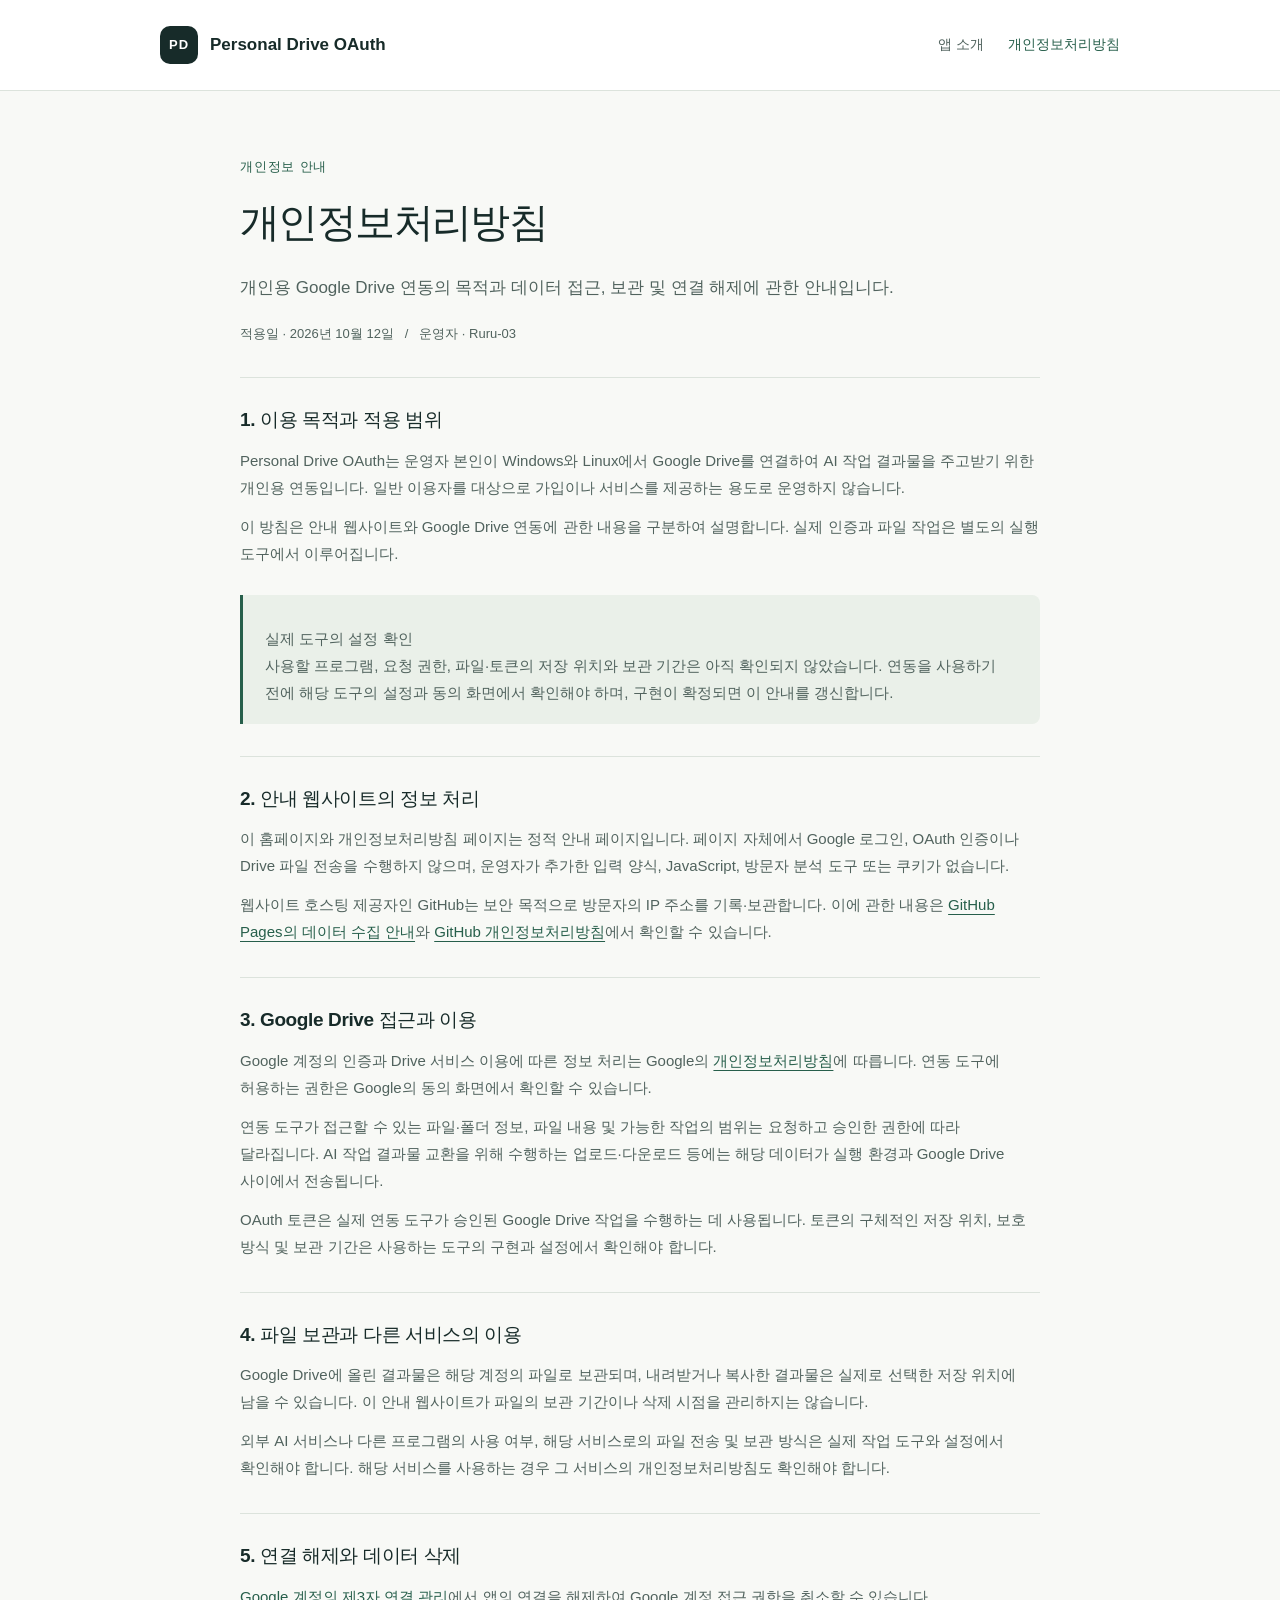
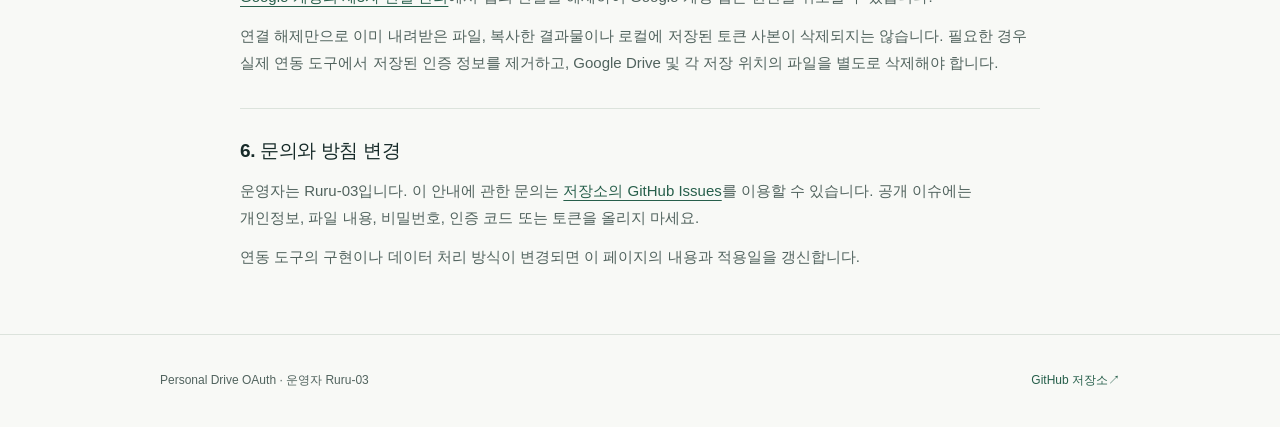
==== privacy.html @ 070d3dfc "Add privacy notice, responsive styling, and GitHub Pages setup guide" ====
<!doctype html>
<html lang="ko">
  <head>
    <meta charset="utf-8">
    <meta name="viewport" content="width=device-width, initial-scale=1">
    <meta name="description" content="Personal Drive OAuth의 이용 목적, Google Drive 접근 범위 및 개인정보 처리 안내입니다.">
    <meta name="color-scheme" content="light">
    <title>개인정보처리방침 | Personal Drive OAuth</title>
    <link rel="stylesheet" href="styles.css">
  </head>
  <body>
    <a class="skip-link" href="#main-content">본문으로 바로가기</a>
    <header class="site-header">
      <div class="wrap header-inner">
        <a class="brand" href="./"><span class="brand-mark" aria-hidden="true">PD</span><span>Personal Drive OAuth</span></a>
        <nav aria-label="주요 메뉴">
          <a href="./">앱 소개</a>
          <a href="privacy.html" aria-current="page">개인정보처리방침</a>
        </nav>
      </div>
    </header>

    <main id="main-content" class="wrap policy">
      <p class="eyebrow">개인정보 안내</p>
      <h1>개인정보처리방침</h1>
      <p class="lead">개인용 Google Drive 연동의 목적과 데이터 접근, 보관 및 연결 해제에 관한 안내입니다.</p>
      <p class="meta">적용일 · 2026년 10월 12일 &nbsp; / &nbsp; 운영자 · Ruru-03</p>

      <section class="policy-section" aria-labelledby="purpose-title">
        <h2 id="purpose-title">1. 이용 목적과 적용 범위</h2>
        <p>Personal Drive OAuth는 운영자 본인이 Windows와 Linux에서 Google Drive를 연결하여 AI 작업 결과물을 주고받기 위한 개인용 연동입니다. 일반 이용자를 대상으로 가입이나 서비스를 제공하는 용도로 운영하지 않습니다.</p>
        <p>이 방침은 안내 웹사이트와 Google Drive 연동에 관한 내용을 구분하여 설명합니다. 실제 인증과 파일 작업은 별도의 실행 도구에서 이루어집니다.</p>
        <div class="notice">
          <p><strong>실제 도구의 설정 확인</strong><br>사용할 프로그램, 요청 권한, 파일·토큰의 저장 위치와 보관 기간은 아직 확인되지 않았습니다. 연동을 사용하기 전에 해당 도구의 설정과 동의 화면에서 확인해야 하며, 구현이 확정되면 이 안내를 갱신합니다.</p>
        </div>
      </section>

      <section class="policy-section" aria-labelledby="website-title">
        <h2 id="website-title">2. 안내 웹사이트의 정보 처리</h2>
        <p>이 홈페이지와 개인정보처리방침 페이지는 정적 안내 페이지입니다. 페이지 자체에서 Google 로그인, OAuth 인증이나 Drive 파일 전송을 수행하지 않으며, 운영자가 추가한 입력 양식, JavaScript, 방문자 분석 도구 또는 쿠키가 없습니다.</p>
        <p>웹사이트 호스팅 제공자인 GitHub는 보안 목적으로 방문자의 IP 주소를 기록·보관합니다. 이에 관한 내용은 <a href="https://docs.github.com/en/pages/getting-started-with-github-pages/what-is-github-pages#data-collection">GitHub Pages의 데이터 수집 안내</a>와 <a href="https://docs.github.com/en/site-policy/privacy-policies/github-general-privacy-statement">GitHub 개인정보처리방침</a>에서 확인할 수 있습니다.</p>
      </section>

      <section class="policy-section" aria-labelledby="access-title">
        <h2 id="access-title">3. Google Drive 접근과 이용</h2>
        <p>Google 계정의 인증과 Drive 서비스 이용에 따른 정보 처리는 Google의 <a href="https://policies.google.com/privacy">개인정보처리방침</a>에 따릅니다. 연동 도구에 허용하는 권한은 Google의 동의 화면에서 확인할 수 있습니다.</p>
        <p>연동 도구가 접근할 수 있는 파일·폴더 정보, 파일 내용 및 가능한 작업의 범위는 요청하고 승인한 권한에 따라 달라집니다. AI 작업 결과물 교환을 위해 수행하는 업로드·다운로드 등에는 해당 데이터가 실행 환경과 Google Drive 사이에서 전송됩니다.</p>
        <p>OAuth 토큰은 실제 연동 도구가 승인된 Google Drive 작업을 수행하는 데 사용됩니다. 토큰의 구체적인 저장 위치, 보호 방식 및 보관 기간은 사용하는 도구의 구현과 설정에서 확인해야 합니다.</p>
      </section>

      <section class="policy-section" aria-labelledby="storage-title">
        <h2 id="storage-title">4. 파일 보관과 다른 서비스의 이용</h2>
        <p>Google Drive에 올린 결과물은 해당 계정의 파일로 보관되며, 내려받거나 복사한 결과물은 실제로 선택한 저장 위치에 남을 수 있습니다. 이 안내 웹사이트가 파일의 보관 기간이나 삭제 시점을 관리하지는 않습니다.</p>
        <p>외부 AI 서비스나 다른 프로그램의 사용 여부, 해당 서비스로의 파일 전송 및 보관 방식은 실제 작업 도구와 설정에서 확인해야 합니다. 해당 서비스를 사용하는 경우 그 서비스의 개인정보처리방침도 확인해야 합니다.</p>
      </section>

      <section class="policy-section" aria-labelledby="revoke-title">
        <h2 id="revoke-title">5. 연결 해제와 데이터 삭제</h2>
        <p><a href="https://myaccount.google.com/connections">Google 계정의 제3자 연결 관리</a>에서 앱의 연결을 해제하여 Google 계정 접근 권한을 취소할 수 있습니다.</p>
        <p>연결 해제만으로 이미 내려받은 파일, 복사한 결과물이나 로컬에 저장된 토큰 사본이 삭제되지는 않습니다. 필요한 경우 실제 연동 도구에서 저장된 인증 정보를 제거하고, Google Drive 및 각 저장 위치의 파일을 별도로 삭제해야 합니다.</p>
      </section>

      <section class="policy-section" aria-labelledby="contact-title">
        <h2 id="contact-title">6. 문의와 방침 변경</h2>
        <p>운영자는 Ruru-03입니다. 이 안내에 관한 문의는 <a href="https://github.com/Ruru-03/personal-drive-oauth/issues">저장소의 GitHub Issues</a>를 이용할 수 있습니다. 공개 이슈에는 개인정보, 파일 내용, 비밀번호, 인증 코드 또는 토큰을 올리지 마세요.</p>
        <p>연동 도구의 구현이나 데이터 처리 방식이 변경되면 이 페이지의 내용과 적용일을 갱신합니다.</p>
      </section>
    </main>

    <footer class="site-footer">
      <div class="wrap footer-inner">
        <p>Personal Drive OAuth <span aria-hidden="true">·</span> 운영자 Ruru-03</p>
        <a href="https://github.com/Ruru-03/personal-drive-oauth">GitHub 저장소 <span aria-hidden="true">↗</span></a>
      </div>
    </footer>
  </body>
</html>
---- styles.css ----
:root {
  color-scheme: light;
  --background: #f8f9f6;
  --surface: #ffffff;
  --ink: #172b29;
  --muted: #51635e;
  --accent: #275f4b;
  --line: #dce3dc;
  --soft: #eaf0e9;
  font-family: "Segoe UI", "Malgun Gothic", "Apple SD Gothic Neo", sans-serif;
  color: var(--ink);
  background: var(--background);
  font-synthesis: none;
}
* { box-sizing: border-box; }
body { margin: 0; font-size: 16px; line-height: 1.8; word-break: keep-all; overflow-wrap: anywhere; }
a { color: var(--accent); text-underline-offset: 4px; }
a:hover { text-decoration-thickness: 2px; }
a:focus-visible { outline: 3px solid #39745a; outline-offset: 5px; border-radius: 3px; }
.wrap { width: min(100% - 64px, 960px); margin-inline: auto; }
.skip-link { position: absolute; top: -100px; left: 20px; z-index: 10; padding: 10px 16px; background: var(--surface); }
.skip-link:focus { top: 12px; }
.site-header { border-bottom: 1px solid var(--line); background: var(--surface); }
.header-inner { min-height: 90px; display: flex; align-items: center; justify-content: space-between; gap: 24px; }
.brand { display: inline-flex; align-items: center; gap: 12px; color: var(--ink); font-weight: 650; font-size: 17px; text-decoration: none; }
.brand-mark { display: grid; place-items: center; width: 38px; height: 38px; flex-shrink: 0; border-radius: 10px; background: var(--ink); color: #fff; font-size: 13px; letter-spacing: 1px; }
nav { display: flex; gap: 24px; flex-wrap: wrap; }
nav a { display: inline-flex; align-items: center; min-height: 44px; color: var(--muted); font-size: 14px; text-decoration: none; }
nav a[aria-current="page"] { color: var(--accent); font-weight: 700; }
.home { padding-block: 72px 52px; }
.hero { max-width: 730px; }
.eyebrow { margin: 0 0 18px; color: var(--accent); font-size: 13px; font-weight: 700; letter-spacing: .06em; }
h1 { margin: 0; font-size: clamp(34px, 4.5vw, 50px); line-height: 1.3; letter-spacing: -.04em; font-weight: 750; }
.lead { margin: 24px 0 0; color: var(--muted); font-size: 18px; line-height: 1.85; }
.actions { display: flex; align-items: center; gap: 28px; flex-wrap: wrap; margin-top: 30px; }
.button { display: inline-flex; justify-content: center; align-items: center; gap: 24px; min-height: 50px; padding: 10px 20px; border-radius: 8px; color: #fff; background: var(--accent); font-size: 15px; font-weight: 600; text-decoration: none; }
.button:hover { background: #1d4c3b; }
.text-link { display: inline-flex; align-items: center; gap: 10px; min-height: 44px; font-size: 14px; font-weight: 600; text-decoration: none; }
.connection { display: grid; grid-template-columns: 1fr auto 1.25fr auto 1fr; align-items: center; gap: 18px; margin-top: 48px; padding: 26px 32px; border: 1px solid var(--line); border-radius: 14px; background: var(--surface); }
.endpoint { text-align: center; }
.endpoint-label { display: block; color: var(--muted); font-size: 12px; margin-bottom: 3px; }
.endpoint strong { font-size: 20px; font-weight: 650; }
.drive strong { color: var(--accent); }
.connector { color: #668375; font-size: 22px; }
.overview { margin-top: 48px; }
h2 { margin: 0 0 16px; font-size: 21px; line-height: 1.5; letter-spacing: -.02em; }
.facts { margin: 0; border-top: 1px solid var(--line); }
.facts > div { display: grid; grid-template-columns: 130px 1fr; gap: 20px; padding-block: 20px; border-bottom: 1px solid var(--line); }
dt { font-size: 14px; font-weight: 700; }
dd { margin: 0; color: var(--muted); font-size: 15px; }
.home-note { margin: 24px 0 0; color: var(--muted); font-size: 14px; }
.site-footer { border-top: 1px solid var(--line); }
.footer-inner { display: flex; align-items: center; justify-content: space-between; gap: 20px; padding-block: 24px; color: var(--muted); font-size: 12px; }
.footer-inner p { margin: 0; }
.footer-inner a { display: inline-flex; align-items: center; min-height: 44px; text-decoration: none; }
.policy { max-width: 800px; padding-block: 64px 64px; }
.policy h1 { font-size: clamp(30px, 4vw, 40px); }
.policy .lead { font-size: 17px; }
.meta { margin: 18px 0 0; color: var(--muted); font-size: 13px; }
.notice { margin-block: 28px; padding: 18px 22px; border-left: 3px solid var(--accent); border-radius: 0 8px 8px 0; background: var(--soft); font-size: 15px; }
.notice p { margin: 0; }
.notice p + p { margin-top: 10px; }
.policy-section { margin-top: 32px; padding-top: 28px; border-top: 1px solid var(--line); }
.policy-section h2 { margin-bottom: 12px; font-size: 19px; }
.policy-section p, .policy-section li { color: var(--muted); font-size: 15px; }
.policy-section p { margin: 12px 0 0; }
.policy-section ul { padding-left: 22px; margin: 12px 0 0; }
.policy-section li + li { margin-top: 8px; }
@media (max-width: 680px) {
  .wrap { width: calc(100% - 40px); }
  .header-inner { align-items: flex-start; flex-direction: column; gap: 6px; padding-block: 18px 10px; }
  .brand { font-size: 16px; }
  nav { gap: 22px; }
  .home { padding-top: 42px; }
  .lead { font-size: 16px; }
  .actions { gap: 16px; }
  .connection { grid-template-columns: 1fr; gap: 8px; padding: 22px; margin-top: 36px; }
  .connector { line-height: 1.3; text-align: center; transform: rotate(90deg); }
  .endpoint { padding-block: 6px; }
  .endpoint strong { font-size: 18px; }
  .overview { margin-top: 36px; }
  .facts > div { grid-template-columns: 1fr; gap: 6px; padding-block: 16px; }
  .footer-inner { align-items: flex-start; flex-direction: column; gap: 2px; padding-block: 18px; }
  .policy { padding-block: 40px; }
}
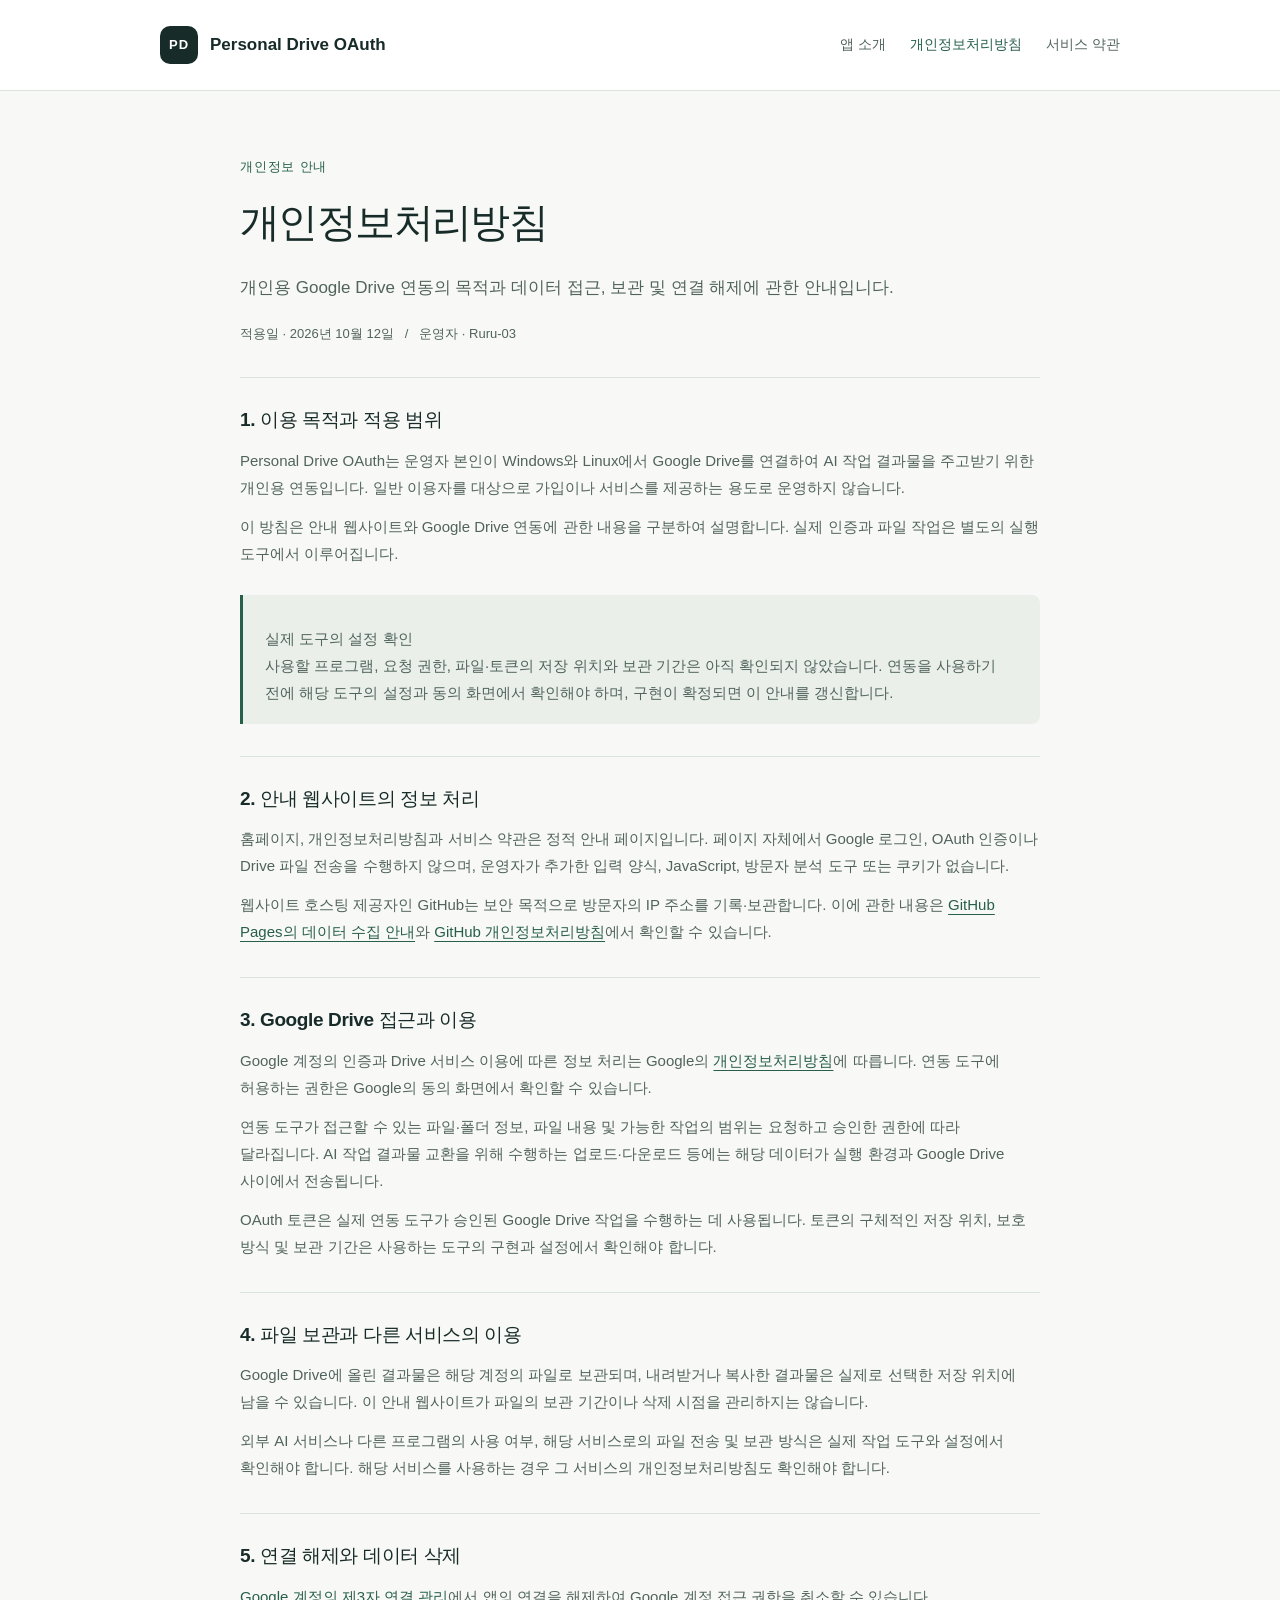
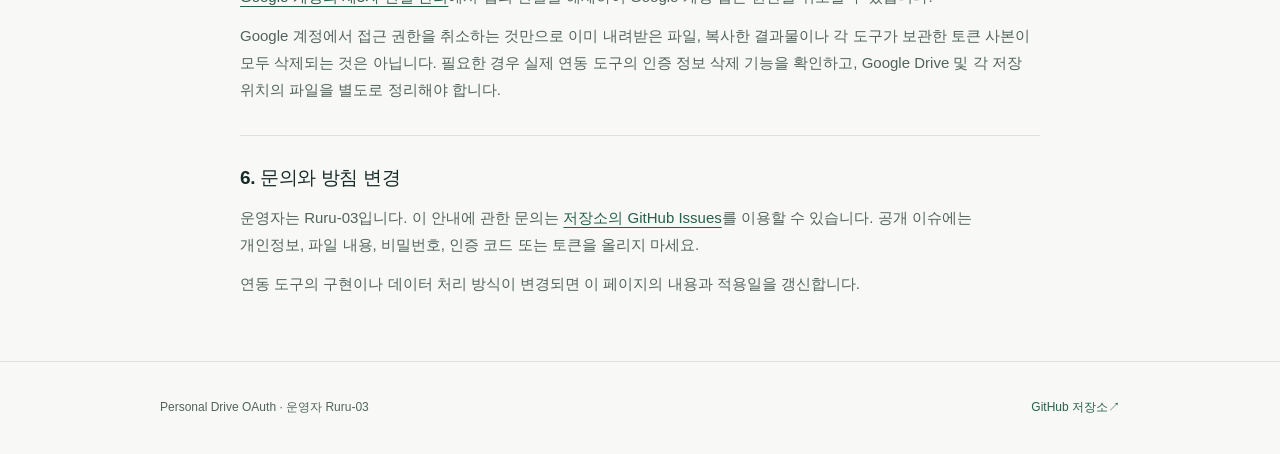
==== commit 556bd9e3: "Add Korean terms of service and link policy pages" ====
--- a/privacy.html
+++ b/privacy.html
@@ -16,6 +16,7 @@
         <nav aria-label="주요 메뉴">
           <a href="./">앱 소개</a>
           <a href="privacy.html" aria-current="page">개인정보처리방침</a>
+          <a href="terms.html">서비스 약관</a>
         </nav>
       </div>
     </header>
@@ -37,7 +38,7 @@
 
       <section class="policy-section" aria-labelledby="website-title">
         <h2 id="website-title">2. 안내 웹사이트의 정보 처리</h2>
-        <p>이 홈페이지와 개인정보처리방침 페이지는 정적 안내 페이지입니다. 페이지 자체에서 Google 로그인, OAuth 인증이나 Drive 파일 전송을 수행하지 않으며, 운영자가 추가한 입력 양식, JavaScript, 방문자 분석 도구 또는 쿠키가 없습니다.</p>
+        <p>홈페이지, 개인정보처리방침과 서비스 약관은 정적 안내 페이지입니다. 페이지 자체에서 Google 로그인, OAuth 인증이나 Drive 파일 전송을 수행하지 않으며, 운영자가 추가한 입력 양식, JavaScript, 방문자 분석 도구 또는 쿠키가 없습니다.</p>
         <p>웹사이트 호스팅 제공자인 GitHub는 보안 목적으로 방문자의 IP 주소를 기록·보관합니다. 이에 관한 내용은 <a href="https://docs.github.com/en/pages/getting-started-with-github-pages/what-is-github-pages#data-collection">GitHub Pages의 데이터 수집 안내</a>와 <a href="https://docs.github.com/en/site-policy/privacy-policies/github-general-privacy-statement">GitHub 개인정보처리방침</a>에서 확인할 수 있습니다.</p>
       </section>
 
@@ -57,7 +58,7 @@
       <section class="policy-section" aria-labelledby="revoke-title">
         <h2 id="revoke-title">5. 연결 해제와 데이터 삭제</h2>
         <p><a href="https://myaccount.google.com/connections">Google 계정의 제3자 연결 관리</a>에서 앱의 연결을 해제하여 Google 계정 접근 권한을 취소할 수 있습니다.</p>
-        <p>연결 해제만으로 이미 내려받은 파일, 복사한 결과물이나 로컬에 저장된 토큰 사본이 삭제되지는 않습니다. 필요한 경우 실제 연동 도구에서 저장된 인증 정보를 제거하고, Google Drive 및 각 저장 위치의 파일을 별도로 삭제해야 합니다.</p>
+        <p>Google 계정에서 접근 권한을 취소하는 것만으로 이미 내려받은 파일, 복사한 결과물이나 각 도구가 보관한 토큰 사본이 모두 삭제되는 것은 아닙니다. 필요한 경우 실제 연동 도구의 인증 정보 삭제 기능을 확인하고, Google Drive 및 각 저장 위치의 파일을 별도로 정리해야 합니다.</p>
       </section>
 
       <section class="policy-section" aria-labelledby="contact-title">
